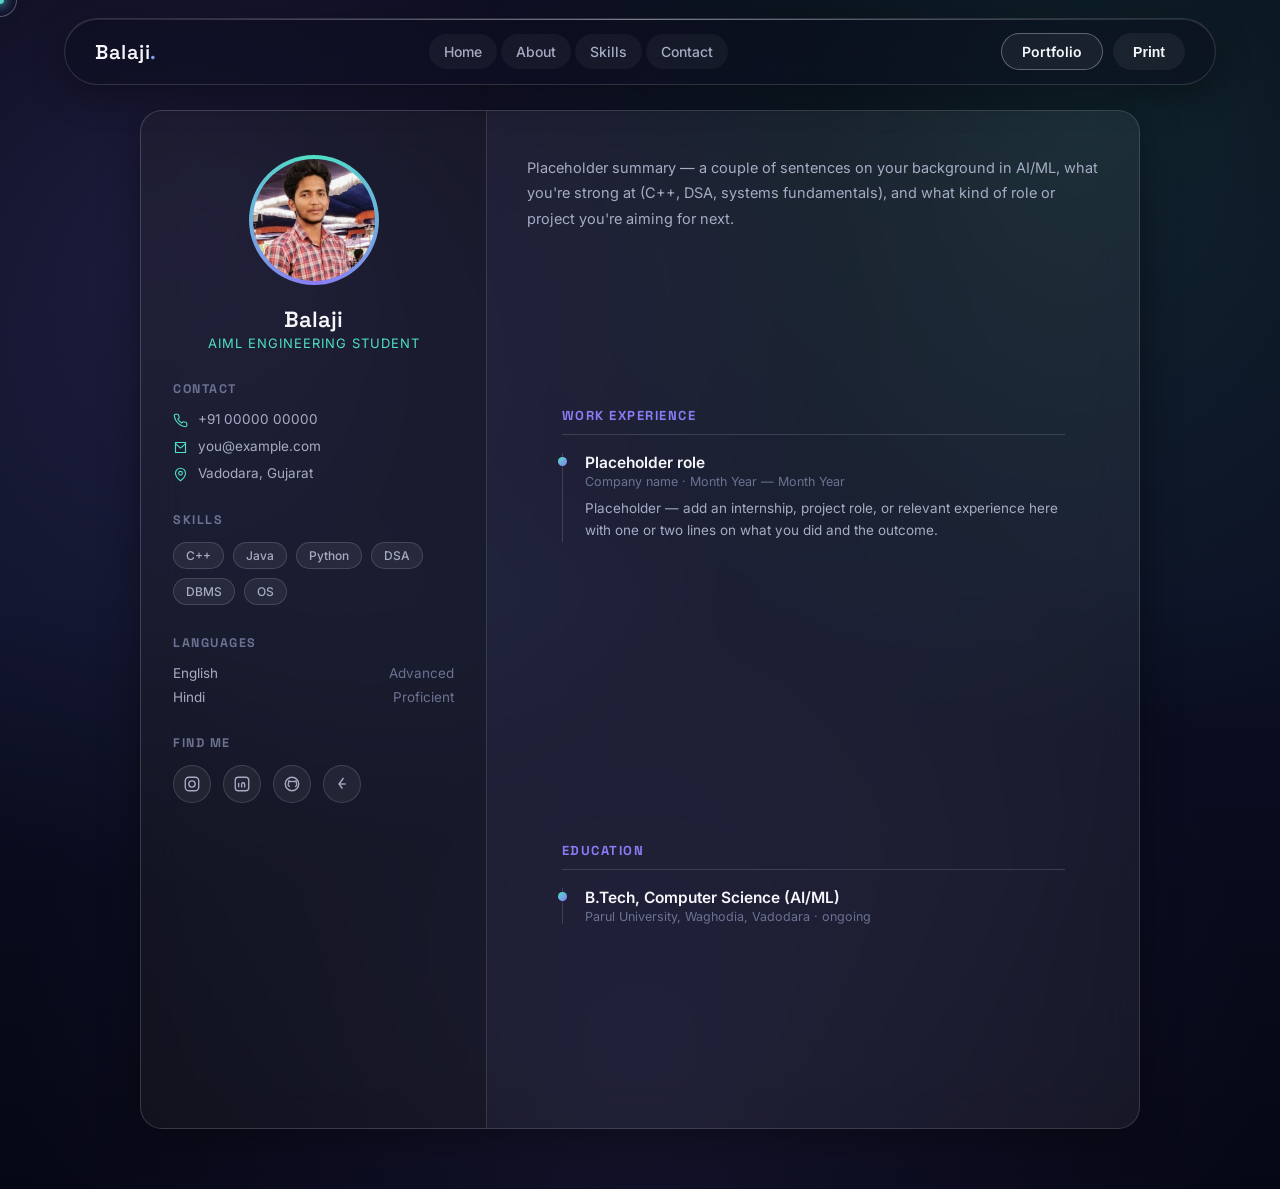
==== resume.html @ 7780ec4b "Add files via upload" ====
<!DOCTYPE html>
<html lang="en">
<head>
<meta charset="UTF-8">
<meta name="viewport" content="width=device-width, initial-scale=1.0">
<title>Balaji — Resume</title>
<link rel="preconnect" href="https://fonts.googleapis.com">
<link rel="preconnect" href="https://fonts.gstatic.com" crossorigin>
<link href="https://fonts.googleapis.com/css2?family=Space+Grotesk:wght@500;600;700&family=Inter:wght@400;500;600&display=swap" rel="stylesheet">
<link rel="stylesheet" href="style.css">
</head>
<body style="padding:0 6% 60px;">

<nav id="navbar">
  <div class="logo">Balaji<span>.</span></div>
  <ul class="nav-links">
    <li><a href="index.html#home">Home</a></li>
    <li><a href="index.html#about">About</a></li>
    <li><a href="index.html#skills">Skills</a></li>
    <li><a href="index.html#contact">Contact</a></li>
  </ul>
  <div style="display:flex;gap:10px;">
    <a href="index.html" class="resume-btn">Portfolio</a>
    <button id="print-btn" class="resume-btn" style="border:none;cursor:pointer;">Print</button>
  </div>
</nav>

<div class="resume-shell">
  <aside class="sidebar">
    <div class="avatar-ring">
      <div class="avatar-photo">
        <img src="balu.png" alt="Balaji">
      </div>
    </div>
    <div class="name">Balaji</div>
    <div class="title">AIML Engineering Student</div>

    <div class="side-block">
      <h4>Contact</h4>
      <div class="side-row"><svg viewBox="0 0 24 24" fill="none" stroke="currentColor" stroke-width="1.8"><path d="M22 16.9v3a2 2 0 0 1-2.2 2 19.8 19.8 0 0 1-8.6-3.1 19.5 19.5 0 0 1-6-6 19.8 19.8 0 0 1-3.1-8.6A2 2 0 0 1 4.1 2h3a2 2 0 0 1 2 1.7c.1.9.3 1.8.6 2.7a2 2 0 0 1-.4 2.1L8 9.9a16 16 0 0 0 6 6l1.4-1.4a2 2 0 0 1 2.1-.4c.9.3 1.8.5 2.7.6a2 2 0 0 1 1.8 2Z"/></svg><span>+91 00000 00000</span></div>
      <div class="side-row"><svg viewBox="0 0 24 24" fill="none" stroke="currentColor" stroke-width="1.8"><path d="M4 4h16v16H4z"/><path d="m4 6 8 7 8-7"/></svg><span>you@example.com</span></div>
      <div class="side-row"><svg viewBox="0 0 24 24" fill="none" stroke="currentColor" stroke-width="1.8"><path d="M20 10c0 6-8 12-8 12s-8-6-8-12a8 8 0 0 1 16 0Z"/><circle cx="12" cy="10" r="3"/></svg><span>Vadodara, Gujarat</span></div>
    </div>

    <div class="side-block">
      <h4>Skills</h4>
      <div class="pill-row">
        <span class="pill">C++</span><span class="pill">Java</span><span class="pill">Python</span>
        <span class="pill">DSA</span><span class="pill">DBMS</span><span class="pill">OS</span>
      </div>
    </div>

    <div class="side-block">
      <h4>Languages</h4>
      <div class="lang-row"><span>English</span><span>Advanced</span></div>
      <div class="lang-row"><span>Hindi</span><span>Proficient</span></div>
    </div>

    <div class="side-block">
      <h4>Find me</h4>
      <div class="social-row">
        <a class="social-btn" href="#" aria-label="Instagram"><svg viewBox="0 0 24 24" fill="none" stroke="currentColor" stroke-width="1.8"><rect x="3" y="3" width="18" height="18" rx="5"/><circle cx="12" cy="12" r="4.2"/></svg></a>
        <a class="social-btn" href="#" aria-label="LinkedIn"><svg viewBox="0 0 24 24" fill="none" stroke="currentColor" stroke-width="1.8"><rect x="3" y="3" width="18" height="18" rx="4"/><line x1="7.5" y1="10.5" x2="7.5" y2="16.5"/><path d="M11.5 16.5v-4c0-1.4 1-2.2 2.2-2.2 1.2 0 1.8.9 1.8 2.2v4"/></svg></a>
        <a class="social-btn" href="#" aria-label="GitHub"><svg viewBox="0 0 24 24" fill="none" stroke="currentColor" stroke-width="1.8"><circle cx="12" cy="12" r="9"/><path d="M9.2 15.5c-2-.6-2.4-2-2.4-3 0-.9.3-1.5.8-2-.1-.4-.4-1.4.1-2.6 0 0 .8-.3 2.6.9a8.6 8.6 0 0 1 4.6 0c1.8-1.2 2.6-.9 2.6-.9.5 1.2.2 2.2.1 2.6.5.5.8 1.1.8 2 0 1-.4 2.4-2.4 3"/></svg></a>
        <a class="social-btn" href="#" aria-label="LeetCode"><svg viewBox="0 0 24 24" fill="none" stroke="currentColor" stroke-width="1.8"><path d="M14 4 8 12l4.5 6"/><path d="M8 12h9"/></svg></a>
      </div>
    </div>
  </aside>

  <main class="main">
    <p class="summary">Placeholder summary — a couple of sentences on your background in AI/ML, what you're strong at (C++, DSA, systems fundamentals), and what kind of role or project you're aiming for next.</p>

    <section class="main-section">
      <h4>Work experience</h4>
      <div class="entry">
        <div class="role-title">Placeholder role</div>
        <div class="meta">Company name &middot; Month Year — Month Year</div>
        <p>Placeholder — add an internship, project role, or relevant experience here with one or two lines on what you did and the outcome.</p>
      </div>
    </section>

    <section class="main-section">
      <h4>Education</h4>
      <div class="entry">
        <div class="role-title">B.Tech, Computer Science (AI/ML)</div>
        <div class="meta">Parul University, Waghodia, Vadodara &middot; ongoing</div>
      </div>
    </section>
  </main>
</div>

<script src="script.js"></script>
</body>
</html>
---- style.css ----
/* ===== Variables & reset ===== */
:root{
  --bg-deep:#060714;
  --bg-deep-2:#0c1024;
  --glass-bg:rgba(255,255,255,0.055);
  --glass-bg-strong:rgba(255,255,255,0.09);
  --glass-border:rgba(255,255,255,0.14);
  --glass-border-strong:rgba(255,255,255,0.30);
  --text-primary:#f5f6fa;
  --text-secondary:#a7acc4;
  --text-muted:#6c7292;
  --cyan:#4fe0c6;
  --violet:#8b7cf6;
  --grad: linear-gradient(135deg, var(--cyan), var(--violet));
  --font-display:'Space Grotesk', sans-serif;
  --font-body:'Inter', sans-serif;
}
*{margin:0;padding:0;box-sizing:border-box;}
html{scroll-behavior:smooth;}

/* ===== Custom glossy cursor (desktop only) ===== */
@media (pointer: fine){
  body, a, button, .social-btn, .project-card, .glass, input, textarea{cursor:none;}
}
.cursor-dot, .cursor-ring{
  position:fixed;top:0;left:0;
  border-radius:50%;
  pointer-events:none;
  z-index:9999;
  transform:translate(-50%,-50%);
  will-change:transform;
}
.cursor-dot{
  width:8px;height:8px;
  background:var(--cyan);
  box-shadow:0 0 10px var(--cyan), 0 0 20px rgba(79,224,198,0.5);
}
.cursor-ring{
  width:34px;height:34px;
  border:1px solid var(--glass-border-strong);
  background:radial-gradient(circle, rgba(139,124,246,0.15), transparent 70%);
  transition:width .25s ease, height .25s ease, border-color .25s ease, background .25s ease;
}
.cursor-ring.hovering{
  width:56px;height:56px;
  border-color:var(--cyan);
  background:radial-gradient(circle, rgba(79,224,198,0.25), transparent 70%);
}
body{
  font-family:var(--font-body);
  color:var(--text-primary);
  background:
    radial-gradient(circle at 15% 20%, rgba(139,124,246,0.16), transparent 45%),
    radial-gradient(circle at 85% 10%, rgba(79,224,198,0.12), transparent 40%),
    radial-gradient(circle at 50% 90%, rgba(139,124,246,0.10), transparent 50%),
    linear-gradient(180deg, var(--bg-deep), var(--bg-deep-2) 50%, var(--bg-deep));
  min-height:100vh;
  overflow-x:hidden;
}

/* ===== Ambient orbs (index page) ===== */
.orb{position:fixed;border-radius:50%;filter:blur(70px);z-index:0;pointer-events:none;opacity:0.55;}
.orb-1{width:420px;height:420px;background:var(--violet);top:-120px;left:-100px;animation:drift1 22s ease-in-out infinite;}
.orb-2{width:360px;height:360px;background:var(--cyan);top:30%;right:-140px;animation:drift2 26s ease-in-out infinite;}
.orb-3{width:300px;height:300px;background:var(--violet);bottom:-100px;left:30%;animation:drift1 30s ease-in-out infinite reverse;}
@keyframes drift1{0%,100%{transform:translate(0,0);}50%{transform:translate(40px,60px);}}
@keyframes drift2{0%,100%{transform:translate(0,0);}50%{transform:translate(-50px,40px);}}

/* ===== Navbar (index page) ===== */
nav{
  position:fixed;top:18px;left:5%;right:5%;z-index:50;
  display:flex;align-items:center;justify-content:space-between;
  padding:14px 30px;
  background:rgba(10,12,28,0.5);
  border:1px solid var(--glass-border);
  border-radius:100px;
  backdrop-filter:blur(16px);
  -webkit-backdrop-filter:blur(16px);
  box-shadow:0 10px 34px rgba(0,0,0,0.35), inset 0 1px 0 rgba(255,255,255,0.1);
  transition:background .35s ease, border-color .35s ease, box-shadow .35s ease;
}
nav::before{
  content:'';position:absolute;top:0;left:6%;right:6%;height:1px;
  background:linear-gradient(90deg, transparent, rgba(255,255,255,0.4), transparent);
}
nav.scrolled{
  background:rgba(10,12,28,0.78);
  border-color:var(--glass-border-strong);
  box-shadow:0 14px 42px rgba(0,0,0,0.45), inset 0 1px 0 rgba(255,255,255,0.14);
}
.logo{font-family:var(--font-display);font-weight:600;font-size:20px;letter-spacing:0.5px;}
.logo span{background:var(--grad);-webkit-background-clip:text;background-clip:text;color:transparent;}
.nav-links{display:flex;gap:4px;list-style:none;}
.nav-links a{
  display:inline-block;
  color:var(--text-secondary);text-decoration:none;font-size:14px;font-weight:500;
  padding:8px 14px;border-radius:100px;
  background:rgba(255,255,255,0.045);
  border:1px solid transparent;
  transition:color .25s ease, background .25s ease, border-color .25s ease, transform .25s ease, box-shadow .25s ease;
}
.nav-links a:hover{
  color:var(--text-primary);
  background:rgba(255,255,255,0.1);
  border-color:var(--glass-border-strong);
  transform:translateY(-2px);
  box-shadow:0 8px 20px rgba(139,124,246,0.25);
}
.resume-btn{
  padding:9px 20px;border-radius:100px;font-size:14px;font-weight:600;
  background:var(--glass-bg);border:1px solid var(--glass-border-strong);
  color:var(--text-primary);text-decoration:none;
  transition:transform .2s ease, background .2s ease, box-shadow .2s ease;
}
.resume-btn:hover{transform:translateY(-2px);background:var(--glass-bg-strong);box-shadow:0 8px 24px rgba(139,124,246,0.25);}

section{position:relative;z-index:1;padding:140px 6% 100px;max-width:1180px;margin:0 auto;}

/* ===== Glass card base (shared) ===== */
.glass{
  background:var(--glass-bg);
  border:1px solid var(--glass-border);
  border-radius:20px;
  backdrop-filter:blur(20px);
  -webkit-backdrop-filter:blur(20px);
  box-shadow:0 8px 32px rgba(0,0,0,0.35), inset 0 1px 0 rgba(255,255,255,0.08);
  position:relative;
  overflow:hidden;
}
.glass::before{
  content:'';position:absolute;top:0;left:-60%;width:40%;height:100%;
  background:linear-gradient(115deg, transparent, rgba(255,255,255,0.08), transparent);
  transform:skewX(-15deg);
  transition:left 1s ease;
}
.reveal.in-view .glass::before{left:130%;}
.reveal{opacity:0;transform:translateY(26px);transition:opacity .7s ease, transform .7s ease;}
.reveal.in-view{opacity:1;transform:translateY(0);}

/* ===== Hero ===== */
.hero{min-height:100vh;display:flex;align-items:center;padding-top:80px;}
.hero-grid{display:grid;grid-template-columns:1.15fr 0.85fr;gap:44px;align-items:center;width:100%;}
.hero .glass{padding:52px clamp(24px,4vw,60px);transition:transform .4s ease, box-shadow .4s ease, border-color .4s ease;}
.hero .glass:hover{transform:scale(1.02);border-color:var(--glass-border-strong);box-shadow:0 14px 46px rgba(0,0,0,0.45), inset 0 1px 0 rgba(255,255,255,0.1);}
.eyebrow{font-size:14px;color:var(--cyan);letter-spacing:2px;text-transform:uppercase;font-weight:600;margin-bottom:16px;}
h1{font-family:var(--font-display);font-size:clamp(32px,4.6vw,54px);line-height:1.1;font-weight:700;margin-bottom:14px;}
h1 span{background:var(--grad);-webkit-background-clip:text;background-clip:text;color:transparent;}
.role{font-size:18px;color:var(--text-secondary);margin-bottom:22px;font-weight:500;}
.bio{color:var(--text-secondary);font-size:15.5px;line-height:1.7;max-width:520px;margin-bottom:28px;}
.cta-row{display:flex;gap:16px;flex-wrap:wrap;margin-bottom:26px;}
.btn-primary{padding:13px 28px;border-radius:100px;font-weight:600;font-size:14.5px;background:var(--grad);color:#060714;text-decoration:none;border:none;cursor:pointer;transition:transform .2s ease, box-shadow .2s ease;}
.btn-primary:hover{transform:translateY(-3px);box-shadow:0 10px 30px rgba(79,224,198,0.30);}
.btn-ghost{padding:13px 28px;border-radius:100px;font-weight:600;font-size:14.5px;background:transparent;border:1px solid var(--glass-border-strong);color:var(--text-primary);text-decoration:none;transition:transform .2s ease, background .2s ease;}
.btn-ghost:hover{transform:translateY(-3px);background:var(--glass-bg);}

/* ===== Social icons (shared) ===== */
.social-row{display:flex;gap:12px;}
.social-btn{
  width:48px;height:48px;border-radius:50%;
  display:flex;align-items:center;justify-content:center;
  background:var(--glass-bg);border:1px solid var(--glass-border);color:var(--text-secondary);
  transition:transform .25s ease, color .25s ease, border-color .25s ease, box-shadow .25s ease;
}
.social-btn svg{width:21px;height:21px;}
.social-btn:hover{transform:translateY(-4px);color:var(--text-primary);border-color:var(--glass-border-strong);box-shadow:0 8px 20px rgba(139,124,246,0.25);}

/* ===== Hero avatar ===== */
.avatar-wrap{width:280px;height:280px;position:relative;margin:0 auto;}
.avatar-ring{width:100%;height:100%;border-radius:50%;padding:5px;background:conic-gradient(from 0deg, var(--cyan), var(--violet), var(--cyan));transition:box-shadow .45s ease;}
.avatar-photo{
  width:100%;height:100%;border-radius:50%;
  background:var(--bg-deep-2);
  display:flex;align-items:center;justify-content:center;
  overflow:hidden;
  transition:transform .45s cubic-bezier(.2,.8,.2,1);
}
.avatar-photo img{width:100%;height:100%;object-fit:cover;display:block;}
.avatar-photo svg{width:56%;height:56%;color:var(--text-muted);}
.avatar-wrap:hover .avatar-photo{transform:scale(1.14);}
.avatar-wrap:hover .avatar-ring{box-shadow:0 0 70px rgba(79,224,198,0.45), 0 0 110px rgba(139,124,246,0.30);}
.avatar-caption{text-align:center;margin-top:16px;font-size:12.5px;color:var(--text-muted);}

/* ===== Section headings (shared) ===== */
.section-head{margin-bottom:44px;}
.section-eyebrow{font-size:13px;color:var(--cyan);letter-spacing:2px;text-transform:uppercase;font-weight:600;margin-bottom:10px;}
.section-head h2{font-family:var(--font-display);font-size:clamp(26px,3.6vw,36px);font-weight:600;}

/* ===== About ===== */
.about-grid{display:grid;grid-template-columns:1.3fr 1fr;gap:28px;}
.about-grid .glass{padding:36px;}
.about-text p{color:var(--text-secondary);line-height:1.8;font-size:15.5px;}
.facts{display:flex;flex-direction:column;gap:18px;}
.fact{border-bottom:1px solid var(--glass-border);padding-bottom:14px;}
.fact:last-child{border-bottom:none;}
.fact .k{font-size:12px;color:var(--text-muted);text-transform:uppercase;letter-spacing:1px;margin-bottom:4px;}
.fact .v{font-size:15px;font-weight:500;}

/* ===== Skills (shared pill look on index) ===== */
.skill-groups{display:grid;grid-template-columns:repeat(auto-fit,minmax(260px,1fr));gap:20px;}
.skill-groups .glass{padding:26px 28px;transition:transform .35s ease, border-color .35s ease;}
.skill-groups .glass:hover{transform:scale(1.04);border-color:var(--glass-border-strong);}
.skill-groups h3{font-family:var(--font-display);font-size:16px;margin-bottom:16px;color:var(--cyan);}
.pill-row{display:flex;flex-wrap:wrap;gap:9px;}
.pill{padding:7px 14px;border-radius:100px;font-size:13px;font-weight:500;background:rgba(255,255,255,0.06);border:1px solid var(--glass-border);color:var(--text-secondary);}

/* ===== Projects ===== */
.project-grid{display:grid;grid-template-columns:repeat(auto-fit,minmax(300px,1fr));gap:22px;}
.project-card{padding:28px;transition:transform .35s ease, border-color .35s ease;}
.project-card:hover{transform:translateY(-6px) scale(1.03);border-color:var(--glass-border-strong);}
.project-tag{display:inline-block;font-size:11.5px;font-weight:600;letter-spacing:0.5px;text-transform:uppercase;color:var(--violet);margin-bottom:12px;}
.project-card h3{font-family:var(--font-display);font-size:19px;margin-bottom:10px;}
.project-card p{color:var(--text-secondary);font-size:14.5px;line-height:1.65;margin-bottom:18px;}
.project-links{display:flex;gap:16px;}
.project-links a{color:var(--cyan);font-size:13.5px;font-weight:600;text-decoration:none;}

/* ===== Contact ===== */
.contact-grid{display:grid;grid-template-columns:0.9fr 1.1fr;gap:26px;align-items:stretch;}
.contact-info.glass{padding:40px clamp(24px,4vw,48px);display:flex;flex-direction:column;justify-content:center;transition:transform .35s ease, border-color .35s ease;}
.contact-info.glass:hover{transform:scale(1.02);border-color:var(--glass-border-strong);}
.contact h2{font-family:var(--font-display);font-size:26px;margin-bottom:8px;}
.contact p{color:var(--text-secondary);font-size:14.5px;margin-bottom:20px;}
.contact-form.glass{padding:36px clamp(24px,4vw,44px);transition:transform .35s ease, border-color .35s ease;}
.contact-form.glass:hover{transform:scale(1.015);border-color:var(--glass-border-strong);}
.form-row{margin-bottom:16px;}
.form-row label{display:block;font-size:12.5px;color:var(--text-muted);text-transform:uppercase;letter-spacing:1px;margin-bottom:7px;}
.form-row input, .form-row textarea{
  width:100%;padding:12px 14px;border-radius:12px;font-family:var(--font-body);font-size:14px;
  background:rgba(255,255,255,0.05);border:1px solid var(--glass-border);color:var(--text-primary);
  outline:none;transition:border-color .2s ease, background .2s ease;
}
.form-row input:focus, .form-row textarea:focus{border-color:var(--glass-border-strong);background:rgba(255,255,255,0.08);}
.form-row textarea{resize:vertical;min-height:90px;}
.form-submit{width:100%;padding:13px;border-radius:100px;font-weight:600;font-size:14.5px;background:var(--grad);color:#060714;border:none;cursor:pointer;transition:transform .2s ease, box-shadow .2s ease;}
.form-submit:hover{transform:translateY(-2px);box-shadow:0 10px 30px rgba(79,224,198,0.30);}

footer{position:relative;z-index:1;padding:30px 6% 60px;}
.footer-bar{
  max-width:640px;margin:0 auto;
  padding:26px 36px;
  display:flex;flex-direction:column;align-items:center;gap:16px;
  border-radius:28px;
}
.footer-social{display:flex;justify-content:center;gap:12px;}
.footer-text{color:var(--text-muted);font-size:13px;text-align:center;}

@media(max-width:820px){
  .hero-grid{grid-template-columns:1fr;text-align:center;}
  .cta-row, .social-row{justify-content:center;}
  .avatar-wrap{order:-1;}
  .nav-links{display:none;}
  .about-grid{grid-template-columns:1fr;}
  .contact-grid{grid-template-columns:1fr;}
}

/* ===== Resume page ===== */
.topbar{max-width:1000px;margin:0 auto 26px;display:flex;justify-content:space-between;align-items:center;}
.back-link{color:var(--text-secondary);text-decoration:none;font-size:14px;font-weight:500;display:flex;align-items:center;gap:6px;}
.back-link:hover{color:var(--text-primary);}
.print-btn{padding:9px 18px;border-radius:100px;font-size:13.5px;font-weight:600;background:var(--glass-bg);border:1px solid var(--glass-border-strong);color:var(--text-primary);cursor:pointer;}
.print-btn:hover{background:rgba(255,255,255,0.09);}

.resume-shell{
  max-width:1000px;margin:110px auto 0;
  display:grid;grid-template-columns:0.85fr 1.6fr;
  background:var(--glass-bg);
  border:1px solid var(--glass-border);
  border-radius:22px;
  backdrop-filter:blur(20px);
  -webkit-backdrop-filter:blur(20px);
  box-shadow:0 8px 40px rgba(0,0,0,0.4);
  overflow:hidden;
}
.sidebar{background:rgba(0,0,0,0.22);padding:44px 32px;border-right:1px solid var(--glass-border);}
.sidebar .avatar-ring{width:130px;height:130px;padding:4px;margin:0 auto 20px;}
.name{font-family:var(--font-display);font-size:22px;font-weight:600;text-align:center;margin-bottom:2px;}
.title{font-size:13px;color:var(--cyan);text-align:center;letter-spacing:1px;text-transform:uppercase;margin-bottom:30px;}
.side-block{margin-bottom:30px;}
.side-block h4{font-family:var(--font-display);font-size:12.5px;letter-spacing:1.5px;text-transform:uppercase;color:var(--text-muted);margin-bottom:14px;}
.side-row{display:flex;gap:10px;font-size:13.5px;color:var(--text-secondary);margin-bottom:10px;align-items:flex-start;}
.side-row svg{width:15px;height:15px;flex-shrink:0;margin-top:2px;color:var(--cyan);}
.sidebar .pill{padding:5px 12px;font-size:12px;}
.lang-row{display:flex;justify-content:space-between;font-size:13.5px;color:var(--text-secondary);margin-bottom:8px;}
.lang-row span:last-child{color:var(--text-muted);}
.sidebar .social-btn{width:38px;height:38px;}
.sidebar .social-btn svg{width:18px;height:18px;}

.main{padding:44px 40px;}
.summary{font-size:14.5px;color:var(--text-secondary);line-height:1.75;margin-bottom:36px;}
.main h4{font-family:var(--font-display);font-size:13px;letter-spacing:1.5px;text-transform:uppercase;color:var(--violet);margin-bottom:18px;padding-bottom:10px;border-bottom:1px solid var(--glass-border);}
.entry{position:relative;padding-left:22px;margin-bottom:24px;border-left:1px solid var(--glass-border);}
.entry::before{content:'';position:absolute;left:-5px;top:4px;width:9px;height:9px;border-radius:50%;background:var(--grad);}
.entry .role-title{font-size:15.5px;font-weight:600;margin-bottom:2px;}
.entry .meta{font-size:12.5px;color:var(--text-muted);margin-bottom:8px;}
.entry p{font-size:13.5px;color:var(--text-secondary);line-height:1.65;}
.main-section{margin-bottom:36px;}

@media(max-width:760px){
  .resume-shell{grid-template-columns:1fr;}
  .sidebar{border-right:none;border-bottom:1px solid var(--glass-border);}
}
@media print{
  body{background:#fff;}
  .topbar{display:none;}
  .resume-shell{box-shadow:none;border:none;backdrop-filter:none;}
}
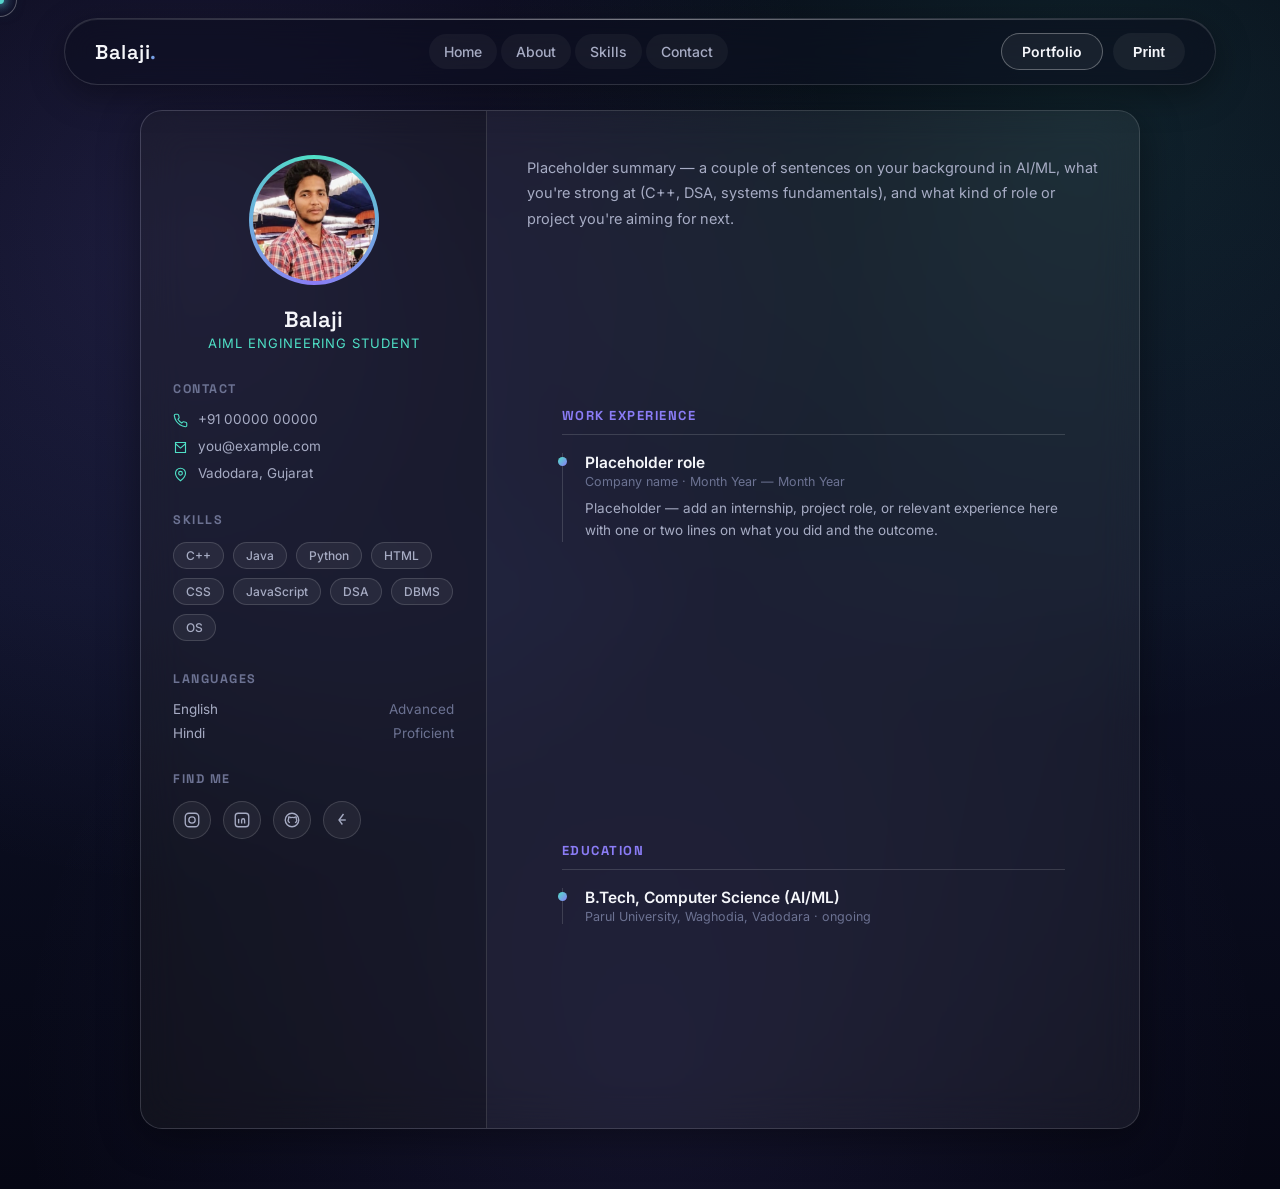
==== commit e71af1ab: "Add HTML, CSS, and JavaScript skills to resume" ====
--- a/resume.html
+++ b/resume.html
@@ -45,8 +45,15 @@
     <div class="side-block">
       <h4>Skills</h4>
       <div class="pill-row">
-        <span class="pill">C++</span><span class="pill">Java</span><span class="pill">Python</span>
-        <span class="pill">DSA</span><span class="pill">DBMS</span><span class="pill">OS</span>
+        <span class="pill">C++</span>
+        <span class="pill">Java</span>
+        <span class="pill">Python</span>
+        <span class="pill">HTML</span>
+        <span class="pill">CSS</span>
+        <span class="pill">JavaScript</span>
+        <span class="pill">DSA</span>
+        <span class="pill">DBMS</span>
+        <span class="pill">OS</span>
       </div>
     </div>
 
@@ -91,4 +98,4 @@
 
 <script src="script.js"></script>
 </body>
-</html>+</html>
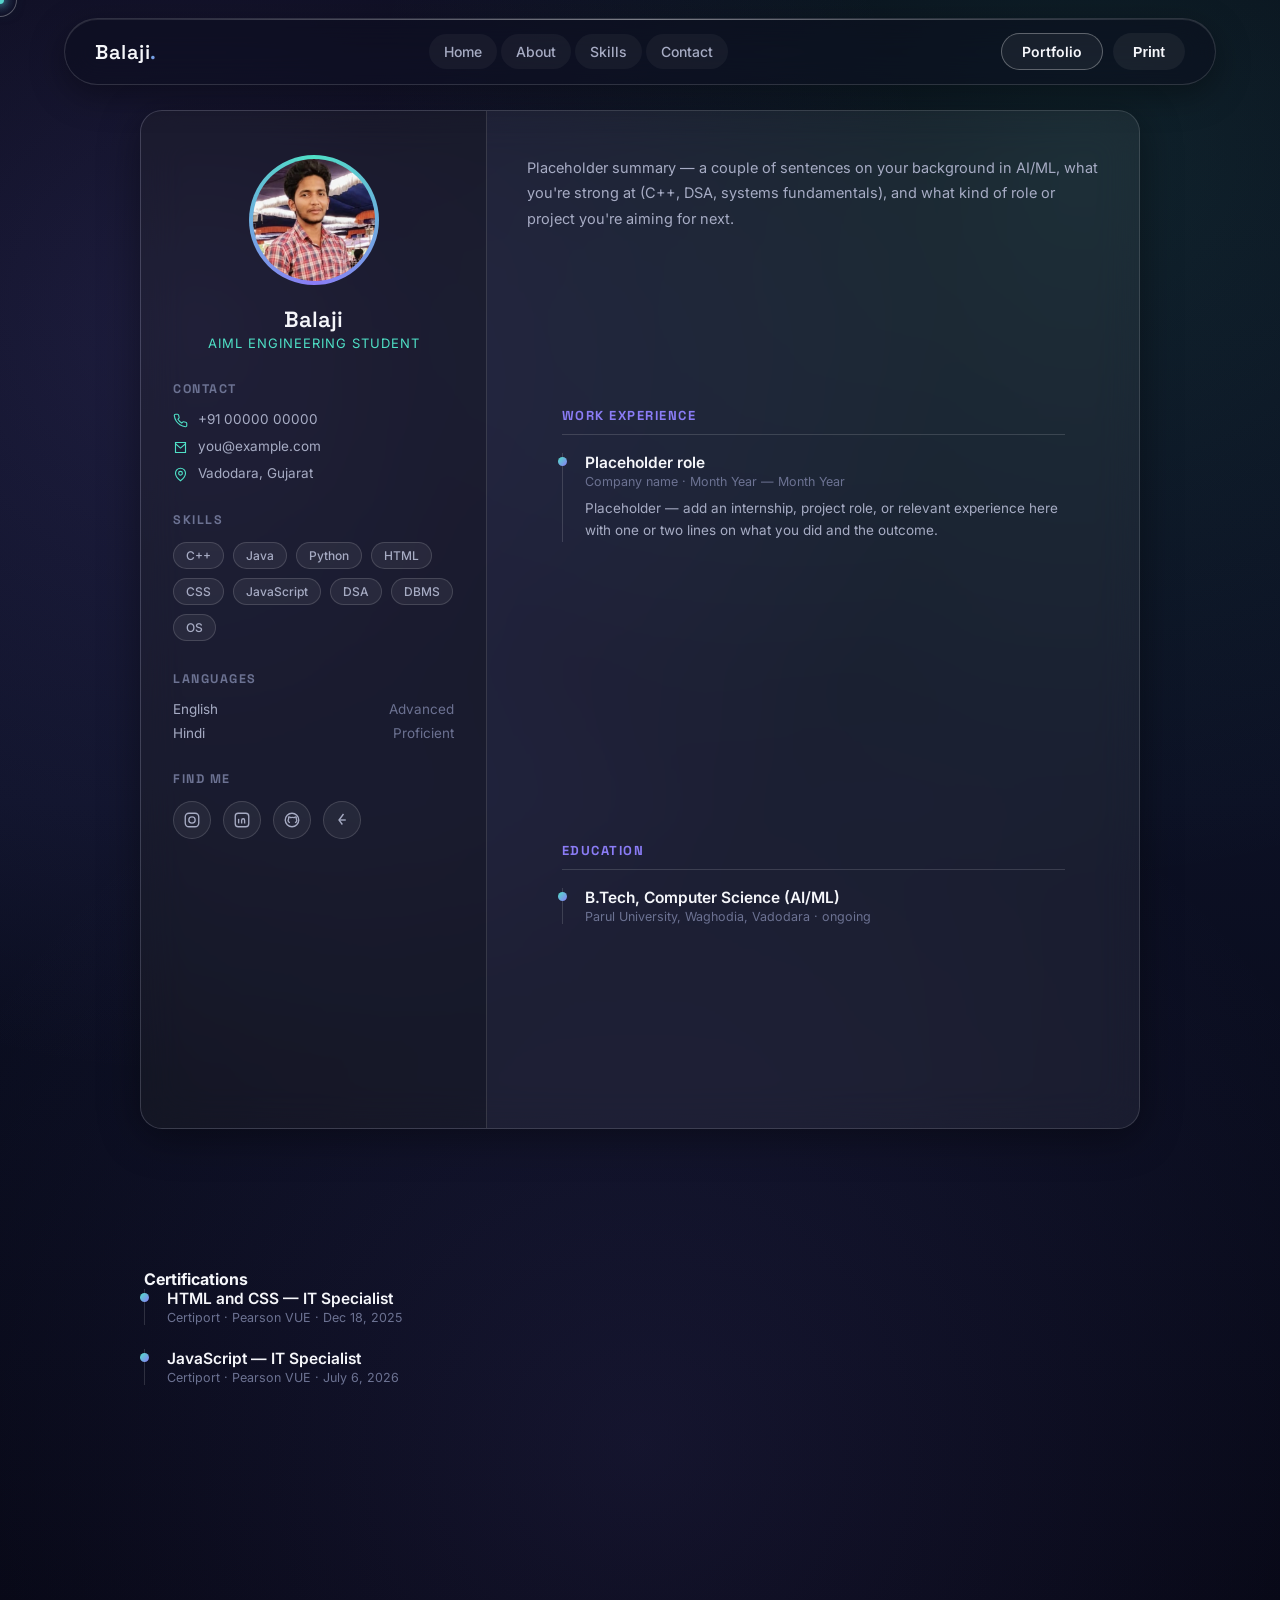
==== commit 5cfbacb1: "Update resume.html" ====
--- a/resume.html
+++ b/resume.html
@@ -95,6 +95,17 @@
     </section>
   </main>
 </div>
+  <section class="main-section">
+  <h4>Certifications</h4>
+  <div class="entry">
+    <div class="role-title">HTML and CSS — IT Specialist</div>
+    <div class="meta">Certiport · Pearson VUE &middot; Dec 18, 2025</div>
+  </div>
+  <div class="entry">
+    <div class="role-title">JavaScript — IT Specialist</div>
+    <div class="meta">Certiport · Pearson VUE &middot; July 6, 2026</div>
+  </div>
+  </section>
 
 <script src="script.js"></script>
 </body>
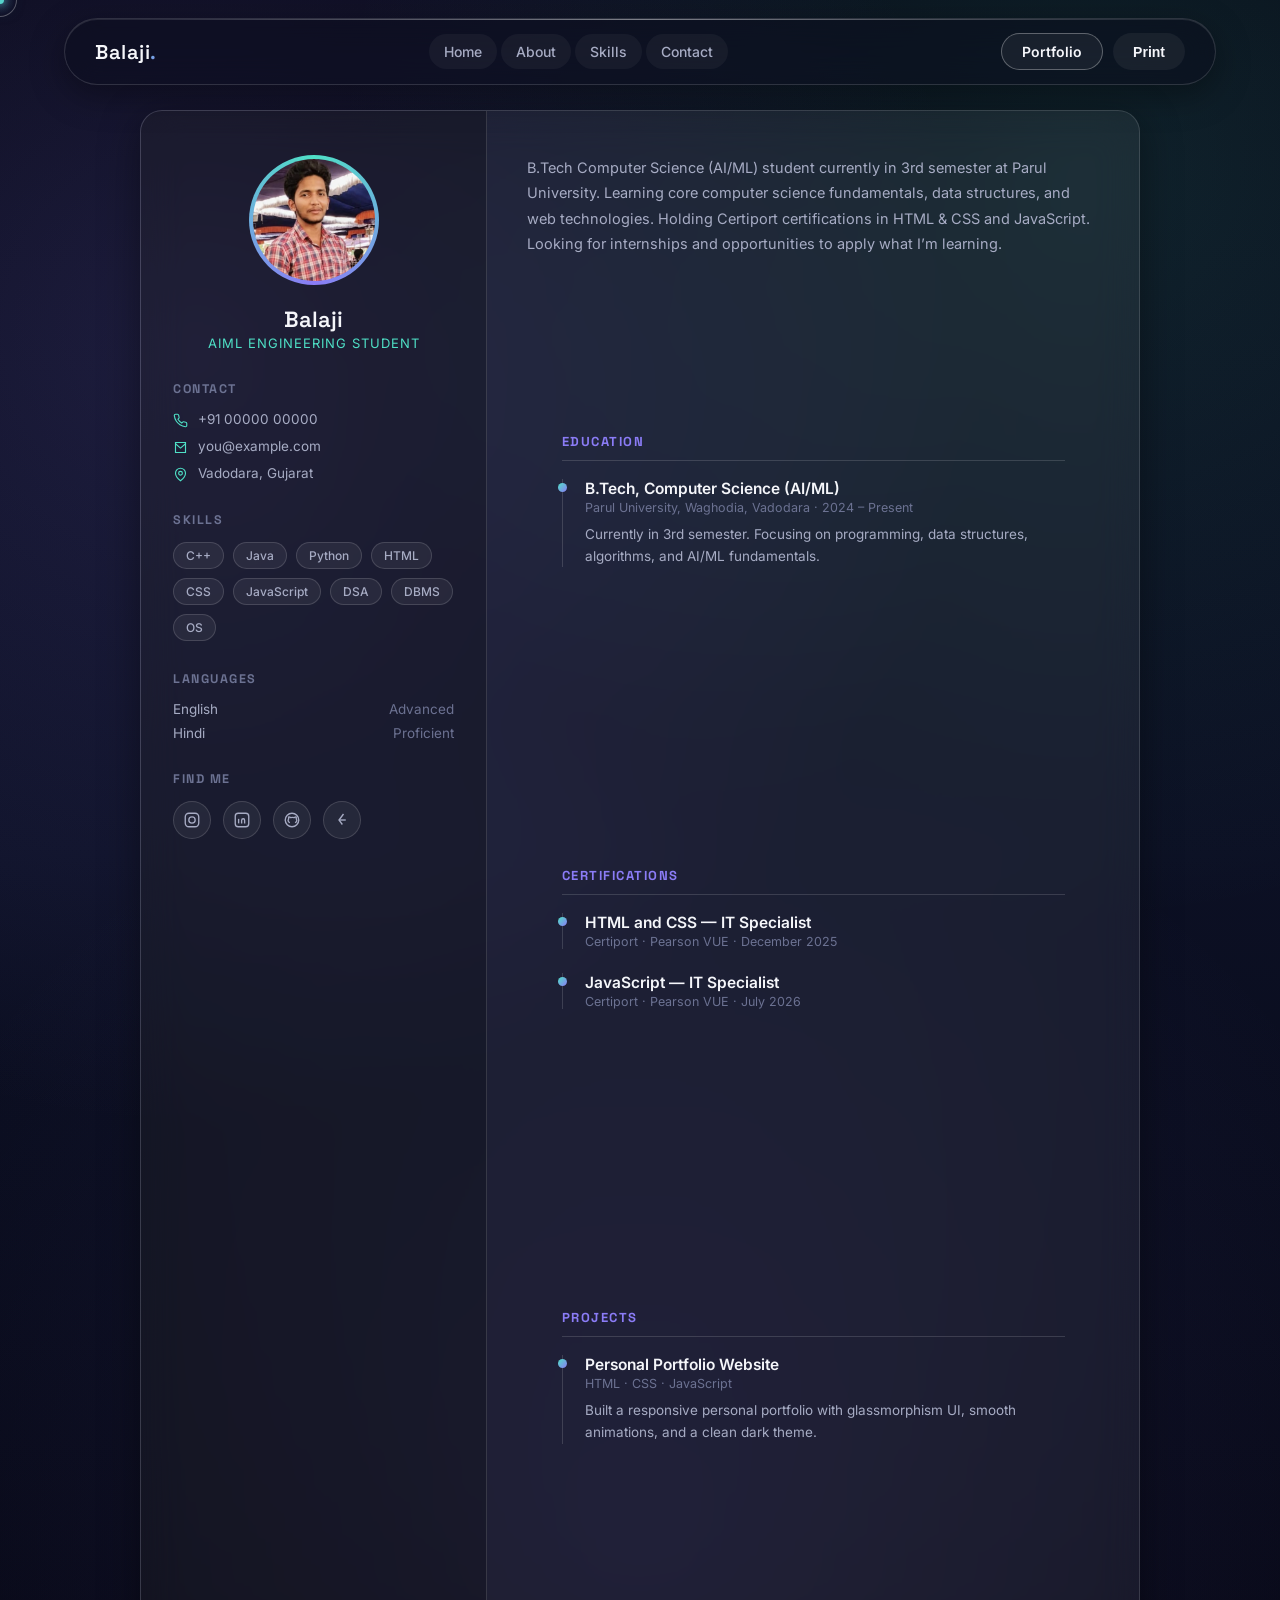
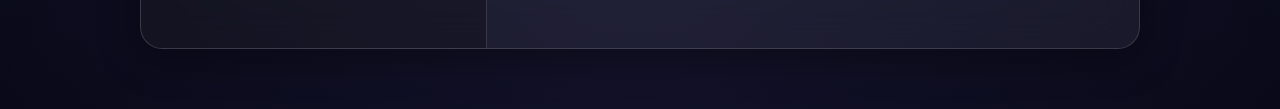
==== commit e45b3446: "Revise resume content and structure" ====
--- a/resume.html
+++ b/resume.html
@@ -75,37 +75,45 @@
   </aside>
 
   <main class="main">
-    <p class="summary">Placeholder summary — a couple of sentences on your background in AI/ML, what you're strong at (C++, DSA, systems fundamentals), and what kind of role or project you're aiming for next.</p>
-
-    <section class="main-section">
-      <h4>Work experience</h4>
-      <div class="entry">
-        <div class="role-title">Placeholder role</div>
-        <div class="meta">Company name &middot; Month Year — Month Year</div>
-        <p>Placeholder — add an internship, project role, or relevant experience here with one or two lines on what you did and the outcome.</p>
-      </div>
-    </section>
+    <p class="summary">
+      B.Tech Computer Science (AI/ML) student currently in 3rd semester at Parul University. 
+      Learning core computer science fundamentals, data structures, and web technologies. 
+      Holding Certiport certifications in HTML & CSS and JavaScript. 
+      Looking for internships and opportunities to apply what I’m learning.
+    </p>
 
     <section class="main-section">
       <h4>Education</h4>
       <div class="entry">
         <div class="role-title">B.Tech, Computer Science (AI/ML)</div>
-        <div class="meta">Parul University, Waghodia, Vadodara &middot; ongoing</div>
+        <div class="meta">Parul University, Waghodia, Vadodara &middot; 2024 – Present</div>
+        <p>Currently in 3rd semester. Focusing on programming, data structures, algorithms, and AI/ML fundamentals.</p>
       </div>
     </section>
+
+    <section class="main-section">
+      <h4>Certifications</h4>
+      <div class="entry">
+        <div class="role-title">HTML and CSS — IT Specialist</div>
+        <div class="meta">Certiport · Pearson VUE &middot; December 2025</div>
+      </div>
+      <div class="entry">
+        <div class="role-title">JavaScript — IT Specialist</div>
+        <div class="meta">Certiport · Pearson VUE &middot; July 2026</div>
+      </div>
+    </section>
+
+    <section class="main-section">
+      <h4>Projects</h4>
+      <div class="entry">
+        <div class="role-title">Personal Portfolio Website</div>
+        <div class="meta">HTML · CSS · JavaScript</div>
+        <p>Built a responsive personal portfolio with glassmorphism UI, smooth animations, and a clean dark theme.</p>
+      </div>
+    </section>
+
   </main>
 </div>
-  <section class="main-section">
-  <h4>Certifications</h4>
-  <div class="entry">
-    <div class="role-title">HTML and CSS — IT Specialist</div>
-    <div class="meta">Certiport · Pearson VUE &middot; Dec 18, 2025</div>
-  </div>
-  <div class="entry">
-    <div class="role-title">JavaScript — IT Specialist</div>
-    <div class="meta">Certiport · Pearson VUE &middot; July 6, 2026</div>
-  </div>
-  </section>
 
 <script src="script.js"></script>
 </body>
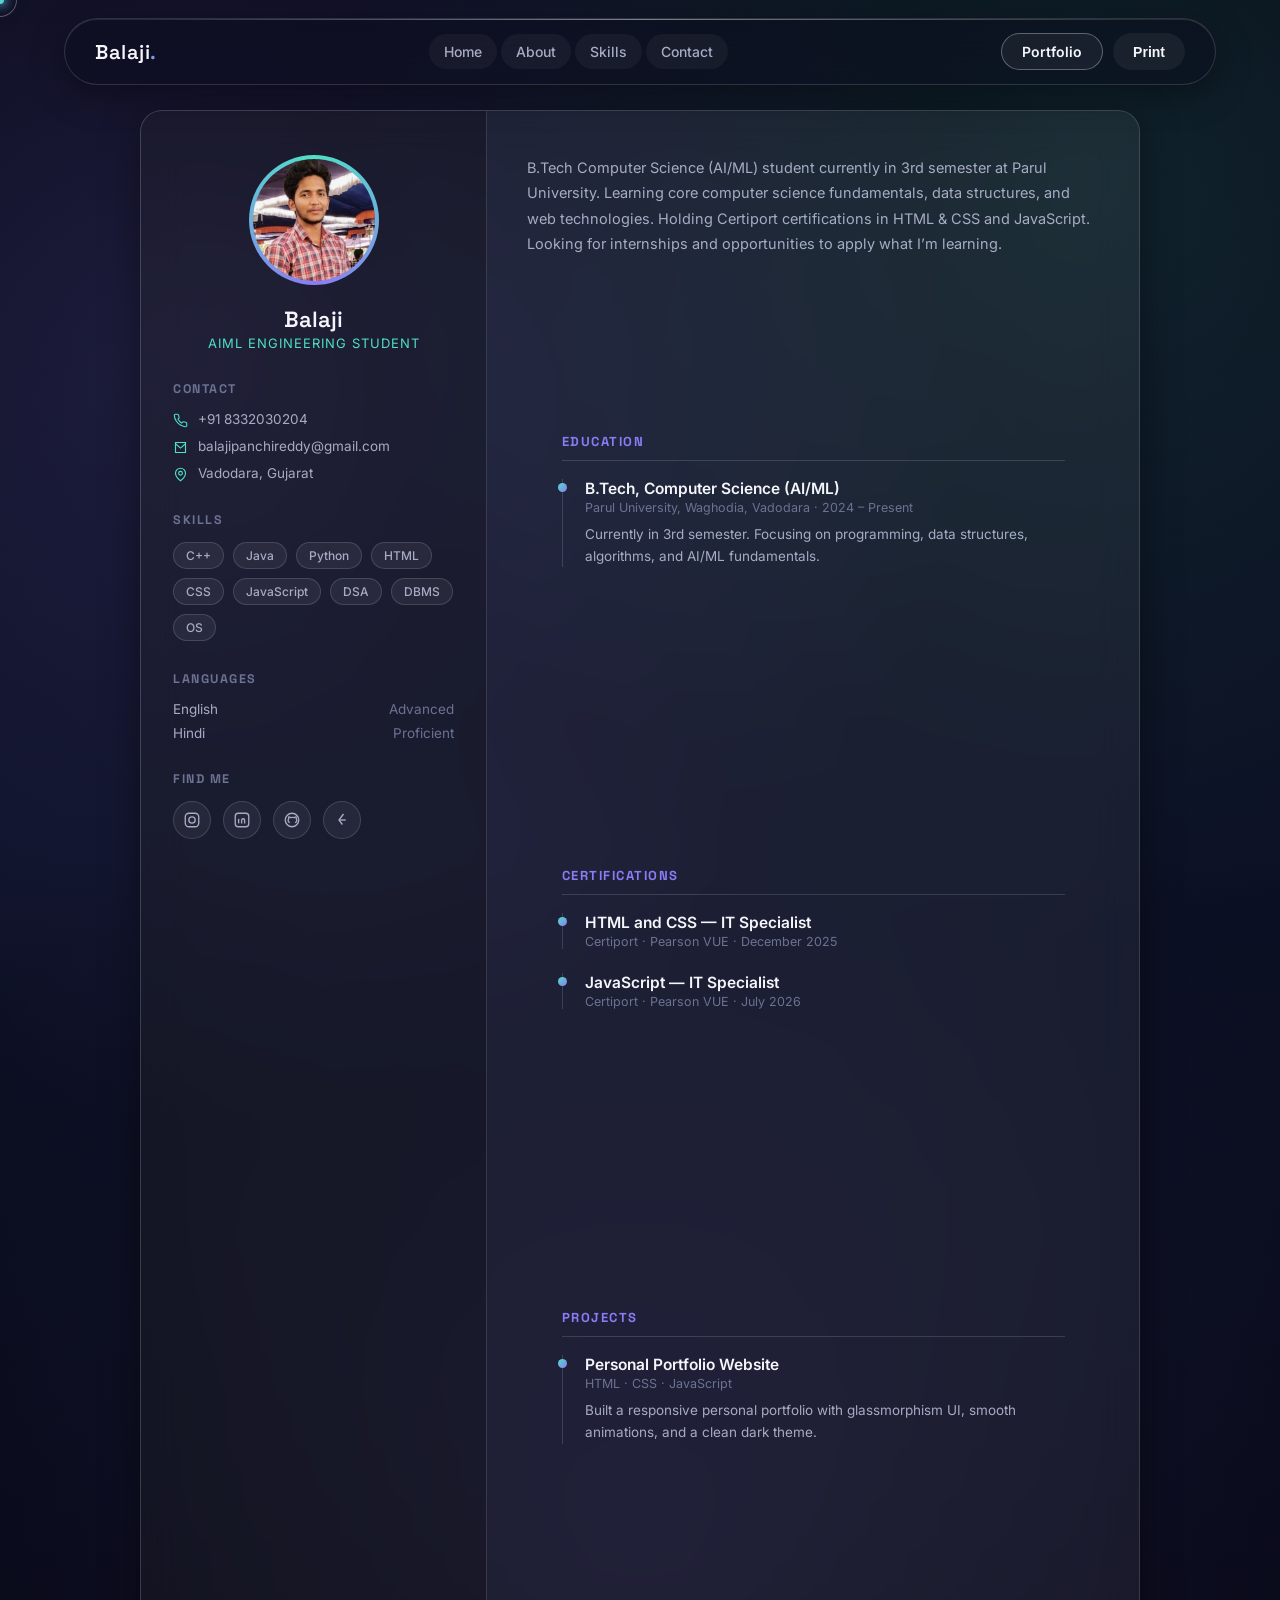
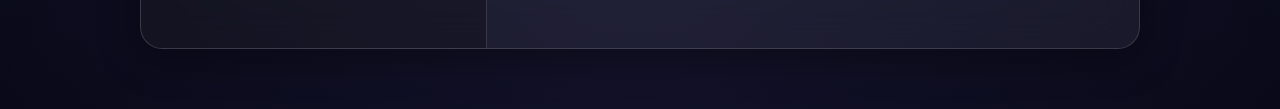
==== commit 7923291c: "Update contact information in resume.html" ====
--- a/resume.html
+++ b/resume.html
@@ -37,8 +37,8 @@
 
     <div class="side-block">
       <h4>Contact</h4>
-      <div class="side-row"><svg viewBox="0 0 24 24" fill="none" stroke="currentColor" stroke-width="1.8"><path d="M22 16.9v3a2 2 0 0 1-2.2 2 19.8 19.8 0 0 1-8.6-3.1 19.5 19.5 0 0 1-6-6 19.8 19.8 0 0 1-3.1-8.6A2 2 0 0 1 4.1 2h3a2 2 0 0 1 2 1.7c.1.9.3 1.8.6 2.7a2 2 0 0 1-.4 2.1L8 9.9a16 16 0 0 0 6 6l1.4-1.4a2 2 0 0 1 2.1-.4c.9.3 1.8.5 2.7.6a2 2 0 0 1 1.8 2Z"/></svg><span>+91 00000 00000</span></div>
-      <div class="side-row"><svg viewBox="0 0 24 24" fill="none" stroke="currentColor" stroke-width="1.8"><path d="M4 4h16v16H4z"/><path d="m4 6 8 7 8-7"/></svg><span>you@example.com</span></div>
+      <div class="side-row"><svg viewBox="0 0 24 24" fill="none" stroke="currentColor" stroke-width="1.8"><path d="M22 16.9v3a2 2 0 0 1-2.2 2 19.8 19.8 0 0 1-8.6-3.1 19.5 19.5 0 0 1-6-6 19.8 19.8 0 0 1-3.1-8.6A2 2 0 0 1 4.1 2h3a2 2 0 0 1 2 1.7c.1.9.3 1.8.6 2.7a2 2 0 0 1-.4 2.1L8 9.9a16 16 0 0 0 6 6l1.4-1.4a2 2 0 0 1 2.1-.4c.9.3 1.8.5 2.7.6a2 2 0 0 1 1.8 2Z"/></svg><span>+91 8332030204</span></div>
+      <div class="side-row"><svg viewBox="0 0 24 24" fill="none" stroke="currentColor" stroke-width="1.8"><path d="M4 4h16v16H4z"/><path d="m4 6 8 7 8-7"/></svg><span>balajipanchireddy@gmail.com</span></div>
       <div class="side-row"><svg viewBox="0 0 24 24" fill="none" stroke="currentColor" stroke-width="1.8"><path d="M20 10c0 6-8 12-8 12s-8-6-8-12a8 8 0 0 1 16 0Z"/><circle cx="12" cy="10" r="3"/></svg><span>Vadodara, Gujarat</span></div>
     </div>
 
@@ -66,9 +66,9 @@
     <div class="side-block">
       <h4>Find me</h4>
       <div class="social-row">
-        <a class="social-btn" href="#" aria-label="Instagram"><svg viewBox="0 0 24 24" fill="none" stroke="currentColor" stroke-width="1.8"><rect x="3" y="3" width="18" height="18" rx="5"/><circle cx="12" cy="12" r="4.2"/></svg></a>
-        <a class="social-btn" href="#" aria-label="LinkedIn"><svg viewBox="0 0 24 24" fill="none" stroke="currentColor" stroke-width="1.8"><rect x="3" y="3" width="18" height="18" rx="4"/><line x1="7.5" y1="10.5" x2="7.5" y2="16.5"/><path d="M11.5 16.5v-4c0-1.4 1-2.2 2.2-2.2 1.2 0 1.8.9 1.8 2.2v4"/></svg></a>
-        <a class="social-btn" href="#" aria-label="GitHub"><svg viewBox="0 0 24 24" fill="none" stroke="currentColor" stroke-width="1.8"><circle cx="12" cy="12" r="9"/><path d="M9.2 15.5c-2-.6-2.4-2-2.4-3 0-.9.3-1.5.8-2-.1-.4-.4-1.4.1-2.6 0 0 .8-.3 2.6.9a8.6 8.6 0 0 1 4.6 0c1.8-1.2 2.6-.9 2.6-.9.5 1.2.2 2.2.1 2.6.5.5.8 1.1.8 2 0 1-.4 2.4-2.4 3"/></svg></a>
+        <a class="social-btn" href="https://www.instagram.com/_balajii.25_/" aria-label="Instagram"><svg viewBox="0 0 24 24" fill="none" stroke="currentColor" stroke-width="1.8"><rect x="3" y="3" width="18" height="18" rx="5"/><circle cx="12" cy="12" r="4.2"/></svg></a>
+        <a class="social-btn" href="https://www.linkedin.com/in/balaji-panchireddy-8a131437a/" aria-label="LinkedIn"><svg viewBox="0 0 24 24" fill="none" stroke="currentColor" stroke-width="1.8"><rect x="3" y="3" width="18" height="18" rx="4"/><line x1="7.5" y1="10.5" x2="7.5" y2="16.5"/><path d="M11.5 16.5v-4c0-1.4 1-2.2 2.2-2.2 1.2 0 1.8.9 1.8 2.2v4"/></svg></a>
+        <a class="social-btn" href="https://github.com/balajipanchireddy-arch" aria-label="GitHub"><svg viewBox="0 0 24 24" fill="none" stroke="currentColor" stroke-width="1.8"><circle cx="12" cy="12" r="9"/><path d="M9.2 15.5c-2-.6-2.4-2-2.4-3 0-.9.3-1.5.8-2-.1-.4-.4-1.4.1-2.6 0 0 .8-.3 2.6.9a8.6 8.6 0 0 1 4.6 0c1.8-1.2 2.6-.9 2.6-.9.5 1.2.2 2.2.1 2.6.5.5.8 1.1.8 2 0 1-.4 2.4-2.4 3"/></svg></a>
         <a class="social-btn" href="#" aria-label="LeetCode"><svg viewBox="0 0 24 24" fill="none" stroke="currentColor" stroke-width="1.8"><path d="M14 4 8 12l4.5 6"/><path d="M8 12h9"/></svg></a>
       </div>
     </div>
